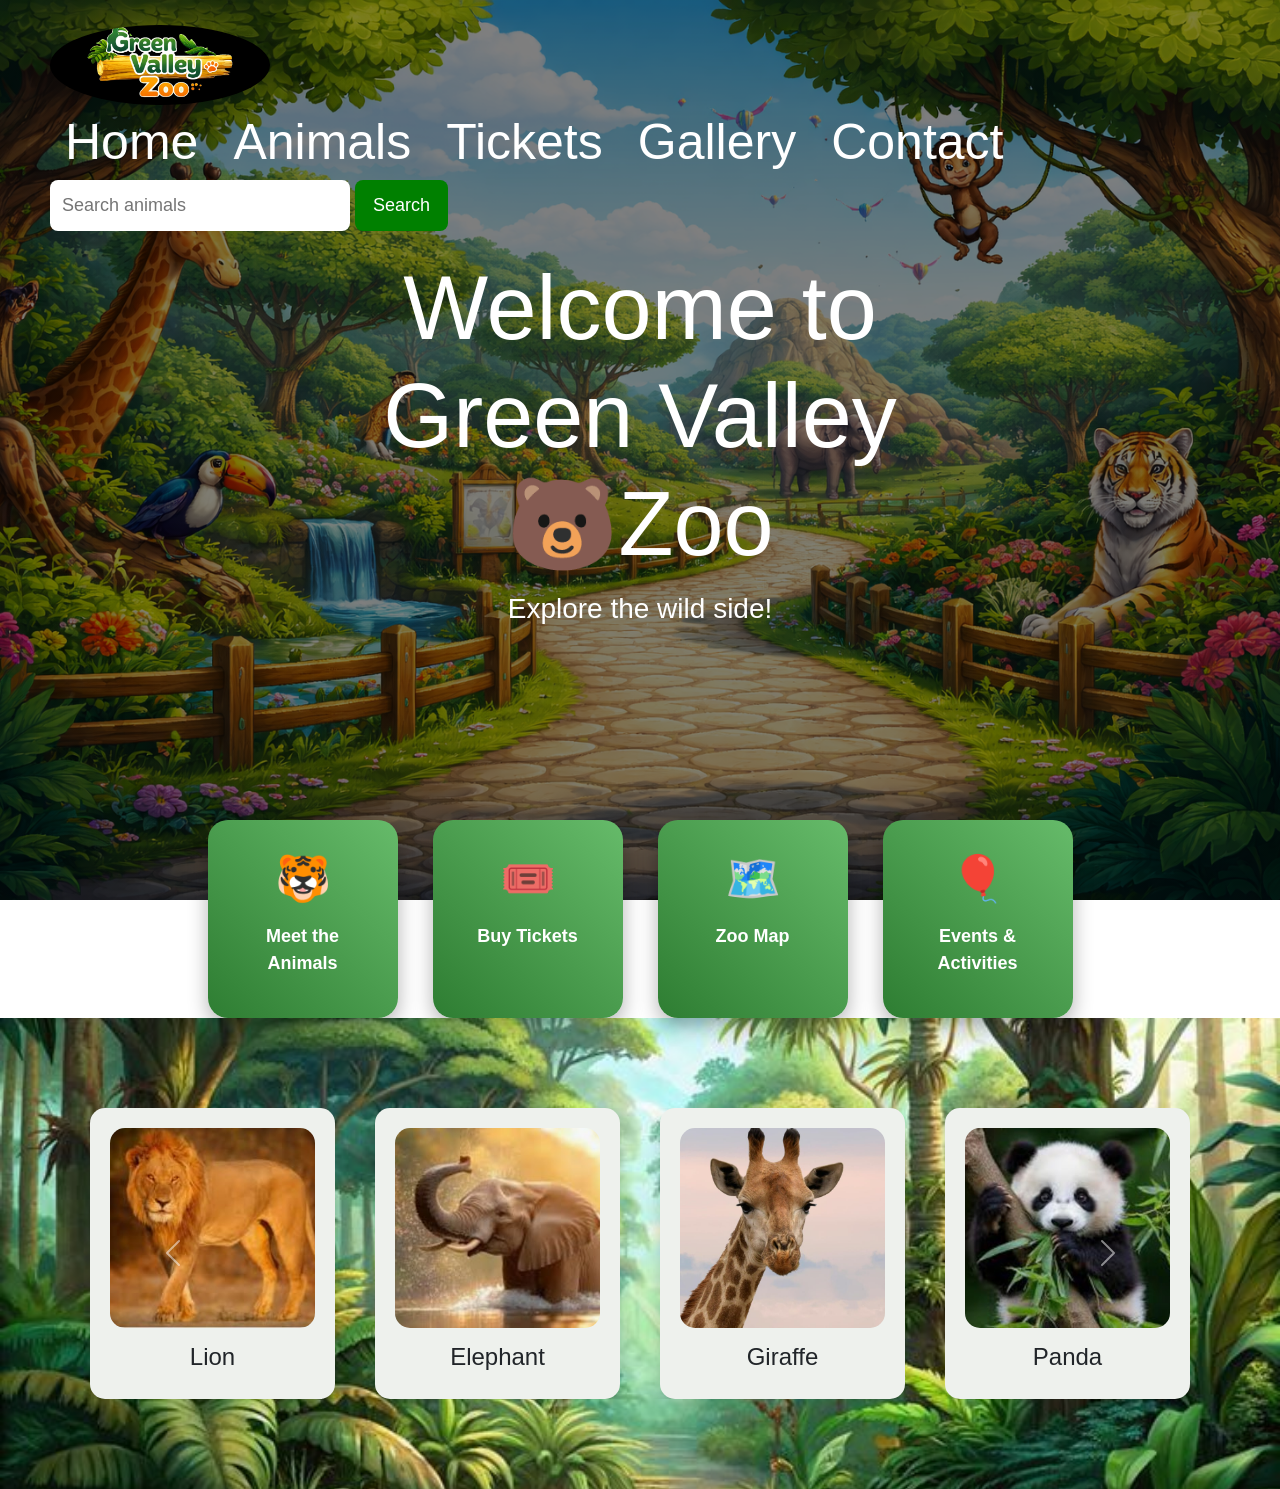
==== index.html @ b8d5f0df "Add files via upload" ====
<!DOCTYPE html>
<html>
<head>
    <title>Green Valley Zoo</title>

    <!-- Bootstrap ONLY for carousel -->
    <link href="https://cdn.jsdelivr.net/npm/bootstrap@5.3.0/dist/css/bootstrap.min.css" rel="stylesheet">

    <link rel="stylesheet" href="index.css">
    <link rel="icon" href="apple-touch-icon.png" type="image/png">
</head>

<body>

<!-- HERO SECTION -->
<section class="hero">

    <!-- NAVBAR INSIDE HERO -->
    <div class="navbar">
        <div class="logo">
       <img src="logo.jpeg" alt="Logo">
     </div>

        <div class="nav-links">
            <a href="index.html">Home</a>
            <a href="animals.html">Animals</a>
            <a href="tickets.html">Tickets</a>
            <a href="gallery.html">Gallery</a>
            <a href="contact.html">Contact</a>
        </div>

<div class="search">

    <!-- INPUT WITH DROPDOWN -->
    <input type="text" id="searchBox" list="animals" placeholder="Search animals">

    <!-- OPTIONS -->
    <datalist id="animals">
        <option value="Wild-animals">
        <option value="Birds">
    </datalist>

    <button onclick="searchAnimal()">Search</button>

</div>
    </div>

    <!-- HERO TEXT -->
    <div class="hero-text">
        <h1>Welcome to Green Valley 🐻Zoo</h1>
        <p>Explore the wild side!</p>
    </div>

</section>

<!-- MIDDLE CARDS -->
<div class="middle-cards">

    <a href="animals.html" class="mid-card">
        <span>🐯</span>
        <p>Meet the Animals</p>
    </a>

    <a href="tickets.html" class="mid-card">
        <span>🎟️</span>
        <p>Buy Tickets</p>
    </a>

    <a href="map.html" class="mid-card">
        <span>🗺️</span>
        <p>Zoo Map</p>
    </a>

    <a href="events.html" class="mid-card">
        <span>🎈</span>
        <p>Events & Activities</p>
    </a>

</div>

<!-- CAROUSEL -->
<section class="carousel-section">

<div id="zooCarousel" class="carousel slide" data-bs-ride="carousel">

    <div class="carousel-inner">

        <!-- Slide 1 -->
        <div class="carousel-item active">
            <div class="animal-row">

                <div class="animal">
                    <img src="lion.jpg">
                    <h3>Lion</h3>
                </div>

                <div class="animal">
                    <img src="elephant.jpg">
                    <h3>Elephant</h3>
                </div>

                <div class="animal">
                    <img src="giraffe.jpg">
                    <h3>Giraffe</h3>
                </div>

                <div class="animal">
                    <img src="panda.jpg">
                    <h3>Panda</h3>
                </div>

            </div>
        </div>

        <!-- Slide 2 -->
        <div class="carousel-item">
            <div class="animal-row">

                <div class="animal">
                    <img src="tiger.jpg">
                    <h3>Tiger</h3>
                </div>

                <div class="animal">
                    <img src="zebra.jpg">
                    <h3>Zebra</h3>
                </div>

                <div class="animal">
                    <img src="monkey.jpg">
                    <h3>Monkey</h3>
                </div>

                <div class="animal">
                    <img src="deer.jpg">
                    <h3>Deer</h3>
                </div>

            </div>
        </div>

    </div>

    <!-- Controls -->
    <button class="carousel-control-prev" data-bs-target="#zooCarousel" data-bs-slide="prev">
        <span class="carousel-control-prev-icon"></span>
    </button>

    <button class="carousel-control-next" data-bs-target="#zooCarousel" data-bs-slide="next">
        <span class="carousel-control-next-icon"></span>
    </button>

</div>

</section>

<!-- Bootstrap JS -->
 <script src="index.js"></script>
<script src="https://cdn.jsdelivr.net/npm/bootstrap@5.3.0/dist/js/bootstrap.bundle.min.js"></script>

</body>
</html>
---- index.css ----
/* RESET */
body {
    margin: 0;
    font-family: Arial, sans-serif;
    font-size: 18px;
    background: linear-gradient(to bottom,#134e5e, #71b280);
    background-attachment: fixed;
}
.logo img {
  height: 80px;        
  width: 220px;        
  object-fit: cover;   
  border-radius: 50%;  
}
/* HERO SECTION */
.hero {
    height: 100vh;
    background: 
    linear-gradient(rgba(0,0,0,0.5), rgba(0,0,0,0.5)),
    url("zoo.png");

    background-size: cover;
    background-position: center;

    position: relative;
    color: white;
}

/* NAVBAR */
.navbar {
    display: flex;
    justify-content: space-between;
    align-items: center;
    padding: 25px 50px;
}

/* LOGO */
.logo {
    font-size: 32px;
    font-weight: bold;
}

/* NAV LINKS */
.nav-links a {
    margin: 0 15px;
    text-decoration: none;
    color: white;
    font-size: 50px;
    transition: 0.3s;
    font-style: bold;
}

.nav-links a:hover {
    color: #90ee90;
}

/* SEARCH BAR */
.search input {
    width: 300px;
    padding: 12px;
    border: none;
    border-radius: 8px;
    font-size: 18px;
}

.search button {
    padding: 12px 18px;
    border: none;
    background: green;
    color: white;
    border-radius: 8px;
    font-size: 18px;
    cursor: pointer;
}

.search button:hover {
    background: darkgreen;
}

/* HERO TEXT */
.hero-text {
    position: absolute;
    top: 50%;
    left: 50%;
    transform: translate(-50%, -50%);
    text-align: center;
}

.hero-text h1 {
    font-size: 90px;
    margin-bottom: 10px;
}

.hero-text p {
    font-size: 28px;
}

/* MIDDLE CARDS */
.middle-cards {
    display: flex;
    justify-content: center;
    gap: 35px;

    margin-top: -80px;
    position: relative;
    z-index: 2;
}

.mid-card {
    display: block;
    text-decoration: none;
    color: white;

    background: linear-gradient(45deg, #2e7d32, #66bb6a);
    padding: 25px;
    width: 190px;
    text-align: center;
    border-radius: 20px;

    font-weight: bold;
    font-size: 18px;

    box-shadow: 0 8px 20px rgba(0,0,0,0.3);
    transition: 0.3s;
    cursor: pointer;
}

/* HOVER = BUTTON PRESS EFFECT */
.mid-card:hover {
    transform: translateY(-8px);
    box-shadow: 0 12px 25px rgba(0,0,0,0.4);
}

/* CLICK EFFECT 🔥 */
.mid-card:active {
    transform: scale(0.95);
}

/* ICON */
.mid-card span {
    font-size: 45px;
    display: block;
    margin-bottom: 10px;
}


/* CAROUSEL SECTION */
.carousel-section {
    padding: 90px;
    background:url(trees.jpg) no-repeat center/cover;
}

/* ROW */
.animal-row {
    display: flex;
    justify-content: center;
    gap: 40px;
}

/* CARD */
.animal {
    background: rgb(238, 241, 237);
    padding: 20px;
    border-radius: 15px;
    width: 250px;
    text-align: center;

    box-shadow: 0 5px 15px rgba(0,0,0,0.15);
    transition: 0.3s;
}

.animal:hover {
    transform: scale(1.05);
}

/* IMAGE */
.animal img {
    width: 100%;
    height: 200px;
    object-fit: cover;
    border-radius: 15px;
}

/* TEXT */
.animal h3 {
    margin-top: 15px;
    font-size: 24px;
}
/* ======================== */
/* TABLET STYLES (768px–1024px) */
/* ======================== */
@media (max-width: 1024px) {
    .hero-text h1 {
        font-size: 60px;
    }

    .hero-text p {
        font-size: 22px;
    }

    .nav-links a {
        font-size: 35px;
        margin: 0 10px;
    }

    .search input {
        width: 220px;
        padding: 10px;
        font-size: 16px;
    }

    .search button {
        padding: 10px 15px;
        font-size: 16px;
    }

    .middle-cards {
        gap: 20px;
        flex-wrap: wrap;
    }

    .mid-card {
        width: 150px;
        padding: 20px;
        font-size: 16px;
    }

    .mid-card span {
        font-size: 35px;
    }

    .carousel-section {
        padding: 60px 30px;
    }

    .animal {
        width: 200px;
    }

    .animal img {
        height: 160px;
    }

    .animal h3 {
        font-size: 20px;
    }
}

/* ======================== */
/* MOBILE STYLES (≤767px) */
/* ======================== */
@media (max-width: 767px) {
    .navbar {
        flex-direction: column;
        align-items: flex-start;
        padding: 20px;
    }

    .nav-links {
        display: flex;
        flex-wrap: wrap;
        gap: 10px;
        margin-top: 10px;
    }

    .nav-links a {
        font-size: 20px;
        margin: 5px 10px;
    }

    .search {
        margin-top: 10px;
        width: 100%;
    }

    .search input {
        width: 100%;
        font-size: 14px;
        padding: 8px;
    }

    .search button {
        width: 100%;
        margin-top: 5px;
        padding: 10px;
        font-size: 14px;
    }

    .hero-text h1 {
        font-size: 40px;
    }

    .hero-text p {
        font-size: 18px;
    }

    .middle-cards {
        flex-direction: column;
        gap: 15px;
        margin-top: -50px;
    }

    .mid-card {
        width: 100%;
        padding: 15px;
        font-size: 16px;
    }

    .mid-card span {
        font-size: 30px;
    }

    .carousel-section {
        padding: 40px 15px;
    }

    .animal-row {
        flex-direction: column;
        gap: 20px;
    }

    .animal {
        width: 100%;
    }

    .animal img {
        height: 200px;
    }

    .animal h3 {
        font-size: 18px;
    }
}
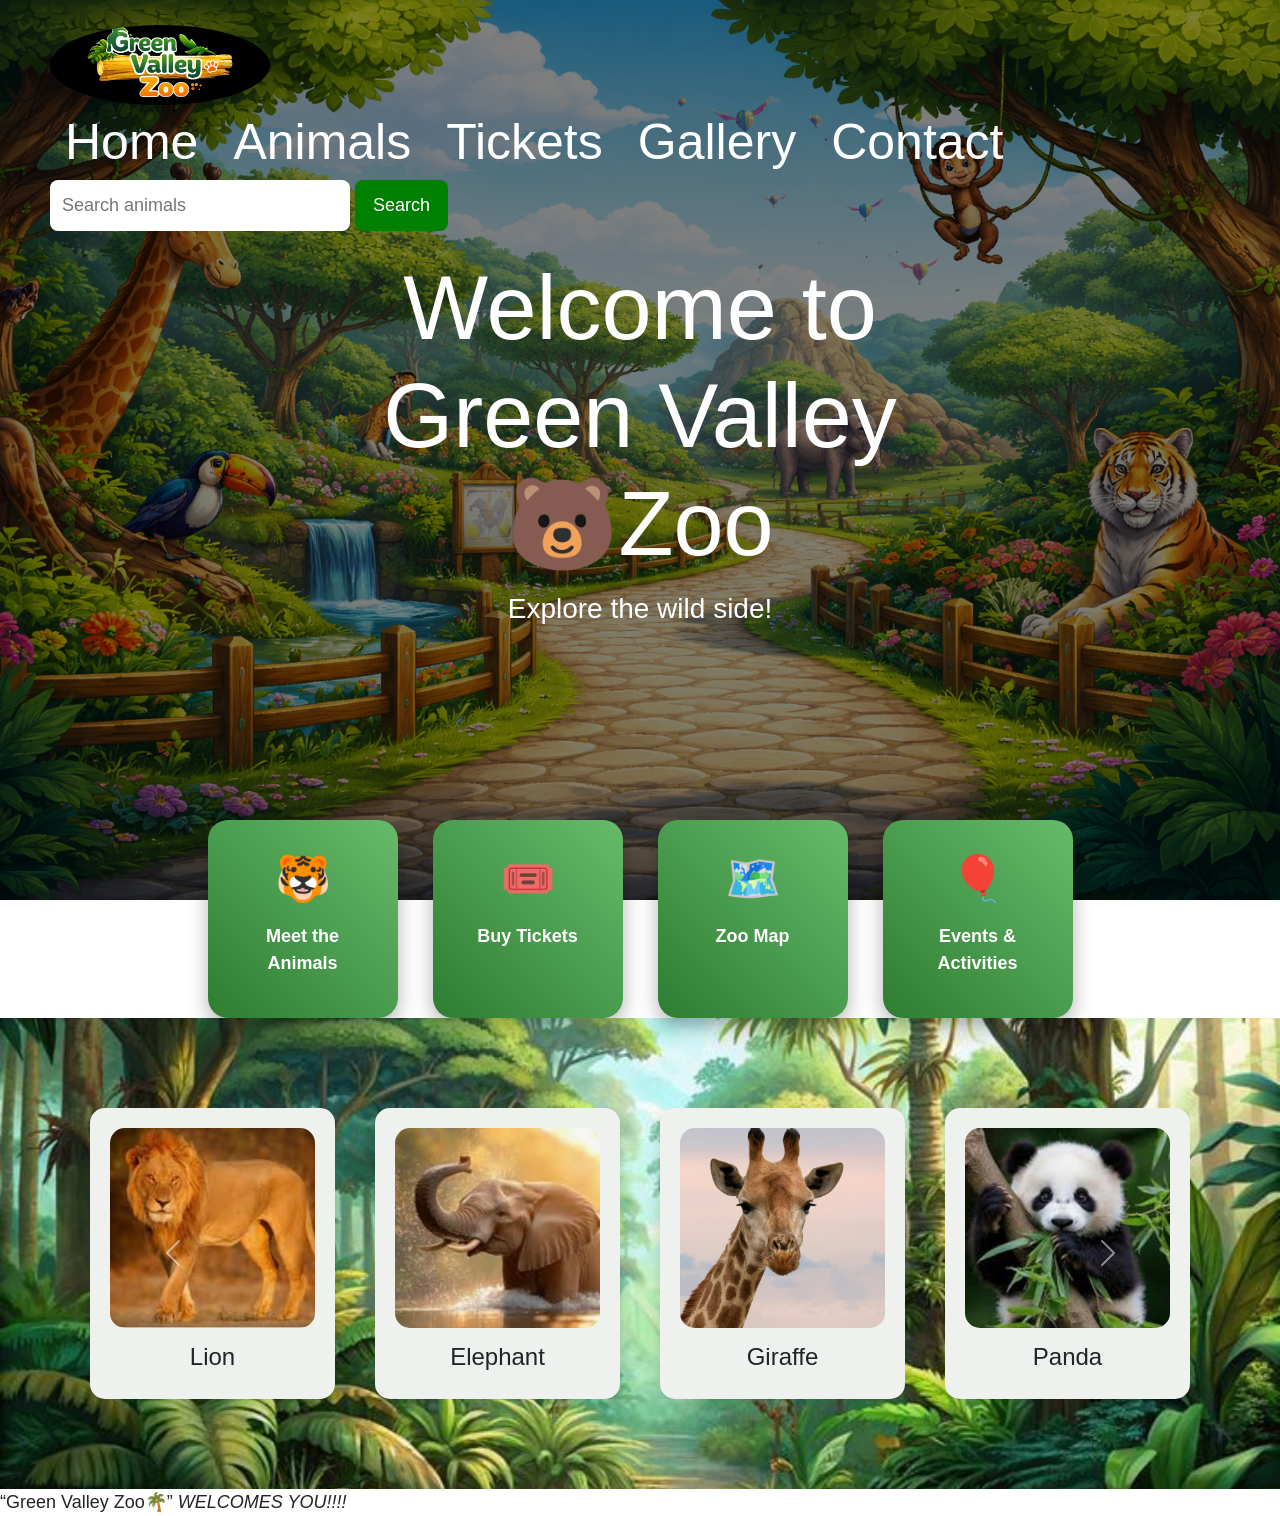
==== commit 3b40579a: "Update index.html" ====
--- a/index.html
+++ b/index.html
@@ -153,10 +153,15 @@
 </div>
 
 </section>
-
+<div class="ticker">
+   <div class="track">
+  <span><q>Green Valley Zoo🌴</q>
+     <i>WELCOMES YOU!!!!</i></span>
+     </div>
+</div>
 <!-- Bootstrap JS -->
  <script src="index.js"></script>
 <script src="https://cdn.jsdelivr.net/npm/bootstrap@5.3.0/dist/js/bootstrap.bundle.min.js"></script>
 
 </body>
-</html>+</html>
